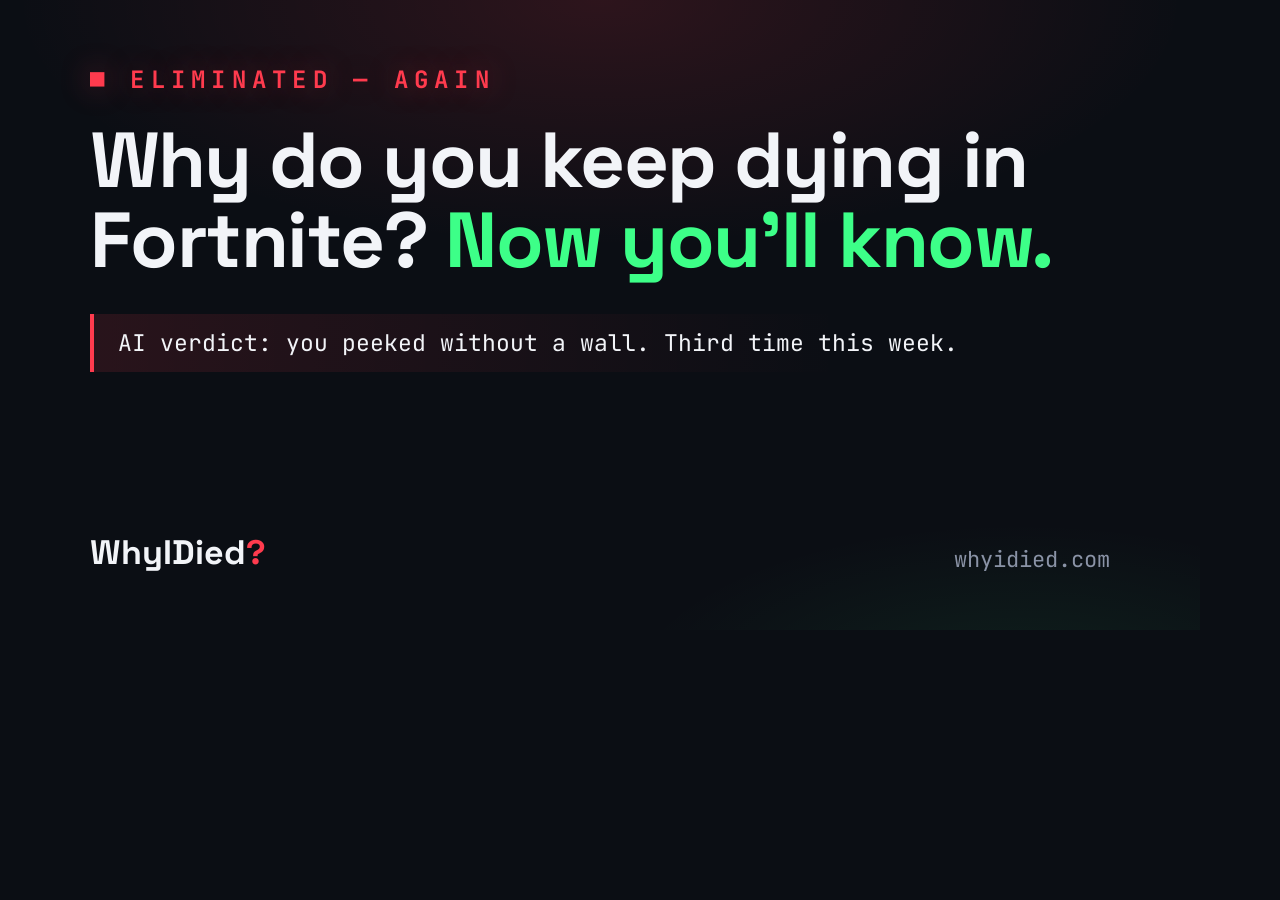
==== og.html @ 8c1e0d06 "WhyIDied landing page: death-screen hero, autopsy demo, weakness tracker, waitlist capture, SEO/GEO " ====
<!DOCTYPE html>
<html lang="en">
<head>
<meta charset="UTF-8">
<title>OG card source — screenshot at 1200×630 to og.png</title>
<link rel="preconnect" href="https://fonts.googleapis.com">
<link rel="preconnect" href="https://fonts.gstatic.com" crossorigin>
<link href="https://fonts.googleapis.com/css2?family=Space+Grotesk:wght@700&family=JetBrains+Mono:wght@400;700&display=swap" rel="stylesheet">
<style>
*{margin:0;padding:0;box-sizing:border-box}
body{width:1200px;height:630px;background:#0B0E14;color:#F2F4F8;overflow:hidden;
  font-family:'Space Grotesk',sans-serif;position:relative}
body::before{content:"";position:absolute;inset:0;
  background:radial-gradient(ellipse 75% 60% at 50% 0%,rgba(255,59,78,.14),transparent 65%),
             radial-gradient(ellipse 55% 45% at 85% 110%,rgba(61,255,136,.08),transparent 60%)}
.card{position:relative;padding:64px 90px;height:100%;display:flex;flex-direction:column;justify-content:flex-start}
.elim{font-family:'JetBrains Mono',monospace;font-weight:700;letter-spacing:.26em;color:#FF3B4E;
  font-size:24px;text-transform:uppercase;margin-bottom:26px;text-shadow:0 0 30px rgba(255,59,78,.4)}
h1{font-weight:700;font-size:78px;line-height:1.02;letter-spacing:-.02em;max-width:20ch}
h1 .g{color:#3DFF88}
.verdict{margin-top:34px;border-left:4px solid #FF3B4E;padding:14px 24px;max-width:1000px;
  background:linear-gradient(90deg,rgba(255,59,78,.12),transparent 75%);border-radius:0 14px 14px 0;
  font-family:'JetBrains Mono',monospace;font-size:23px;color:#F2F4F8}
.brand{position:absolute;bottom:56px;left:90px;font-size:34px;font-weight:700}
.brand .q{color:#FF3B4E}
.url{position:absolute;bottom:56px;right:90px;font-family:'JetBrains Mono',monospace;font-size:22px;color:#8A93A6}
</style>
</head>
<body>
<div class="card">
  <div class="elim">■ Eliminated — again</div>
  <h1>Why do you keep dying in Fortnite? <span class="g">Now you'll know.</span></h1>
  <div class="verdict">AI verdict: you peeked without a wall. Third time this week.</div>
  <div class="brand">WhyIDied<span class="q">?</span></div>
  <div class="url">whyidied.com</div>
</div>
</body>
</html>
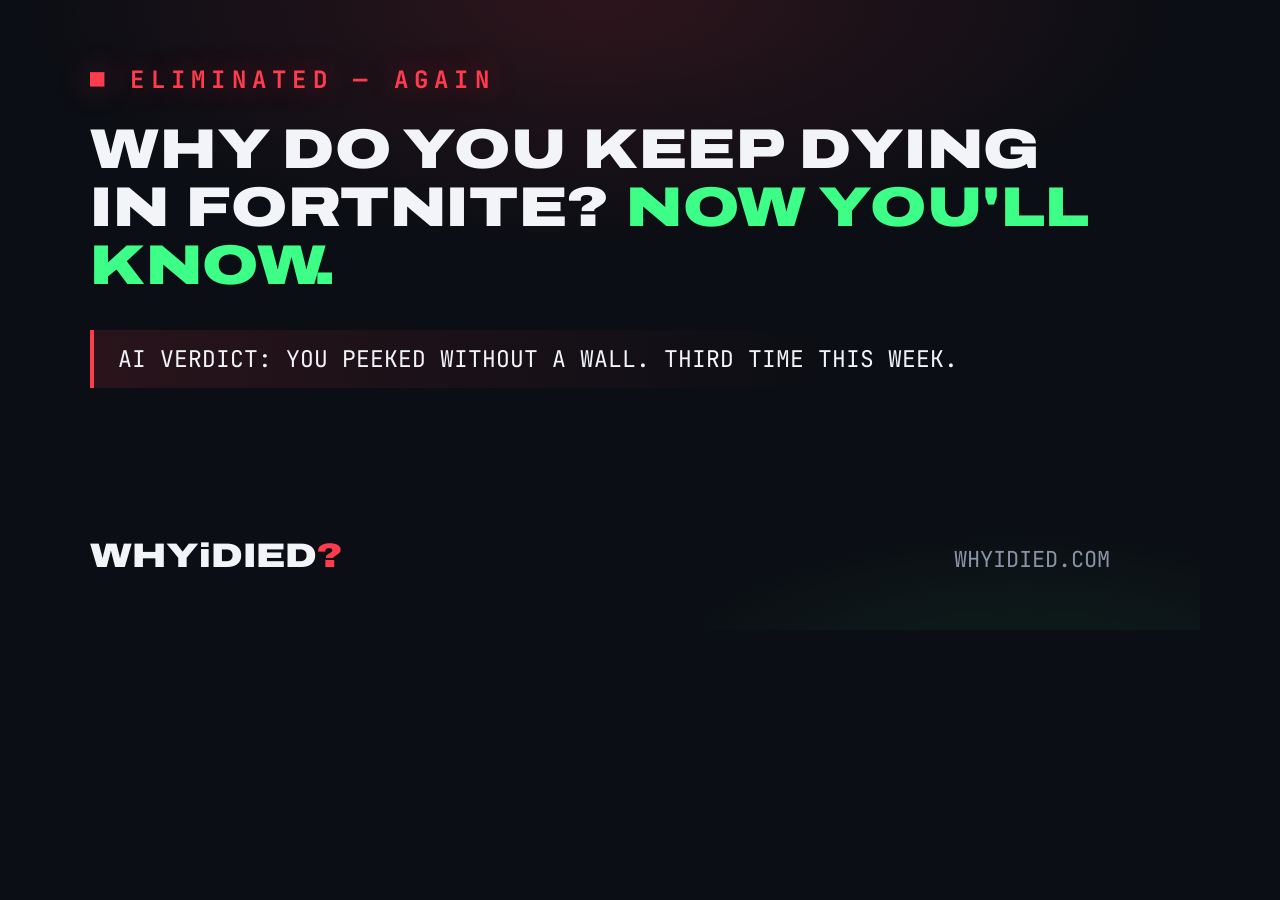
==== commit 8f6a92ca: "Death Report redesign v2: Archivo Expanded via font-stretch, Lenis smooth scroll, scroll-scrubbed au" ====
--- a/og.html
+++ b/og.html
@@ -5,23 +5,23 @@
 <title>OG card source — screenshot at 1200×630 to og.png</title>
 <link rel="preconnect" href="https://fonts.googleapis.com">
 <link rel="preconnect" href="https://fonts.gstatic.com" crossorigin>
-<link href="https://fonts.googleapis.com/css2?family=Space+Grotesk:wght@700&family=JetBrains+Mono:wght@400;700&display=swap" rel="stylesheet">
+<link href="https://fonts.googleapis.com/css2?family=Archivo:wdth,wght@62..125,100..900&family=JetBrains+Mono:wght@400;700&display=swap" rel="stylesheet">
 <style>
 *{margin:0;padding:0;box-sizing:border-box}
 body{width:1200px;height:630px;background:#0B0E14;color:#F2F4F8;overflow:hidden;
-  font-family:'Space Grotesk',sans-serif;position:relative}
+  font-family:'Archivo',sans-serif;font-stretch:125%;text-transform:uppercase;position:relative}
 body::before{content:"";position:absolute;inset:0;
   background:radial-gradient(ellipse 75% 60% at 50% 0%,rgba(255,59,78,.14),transparent 65%),
              radial-gradient(ellipse 55% 45% at 85% 110%,rgba(61,255,136,.08),transparent 60%)}
 .card{position:relative;padding:64px 90px;height:100%;display:flex;flex-direction:column;justify-content:flex-start}
 .elim{font-family:'JetBrains Mono',monospace;font-weight:700;letter-spacing:.26em;color:#FF3B4E;
   font-size:24px;text-transform:uppercase;margin-bottom:26px;text-shadow:0 0 30px rgba(255,59,78,.4)}
-h1{font-weight:700;font-size:78px;line-height:1.02;letter-spacing:-.02em;max-width:20ch}
+h1{font-weight:900;font-size:56px;line-height:1.04;letter-spacing:.01em;max-width:26ch}
 h1 .g{color:#3DFF88}
 .verdict{margin-top:34px;border-left:4px solid #FF3B4E;padding:14px 24px;max-width:1000px;
   background:linear-gradient(90deg,rgba(255,59,78,.12),transparent 75%);border-radius:0 14px 14px 0;
   font-family:'JetBrains Mono',monospace;font-size:23px;color:#F2F4F8}
-.brand{position:absolute;bottom:56px;left:90px;font-size:34px;font-weight:700}
+.brand{position:absolute;bottom:56px;left:90px;font-size:34px;font-weight:900}
 .brand .q{color:#FF3B4E}
 .url{position:absolute;bottom:56px;right:90px;font-family:'JetBrains Mono',monospace;font-size:22px;color:#8A93A6}
 </style>
@@ -31,7 +31,7 @@
   <div class="elim">■ Eliminated — again</div>
   <h1>Why do you keep dying in Fortnite? <span class="g">Now you'll know.</span></h1>
   <div class="verdict">AI verdict: you peeked without a wall. Third time this week.</div>
-  <div class="brand">WhyIDied<span class="q">?</span></div>
+  <div class="brand">WHY<i style="font-style:normal;text-transform:none">i</i>DIED<span class="q">?</span></div>
   <div class="url">whyidied.com</div>
 </div>
 </body>
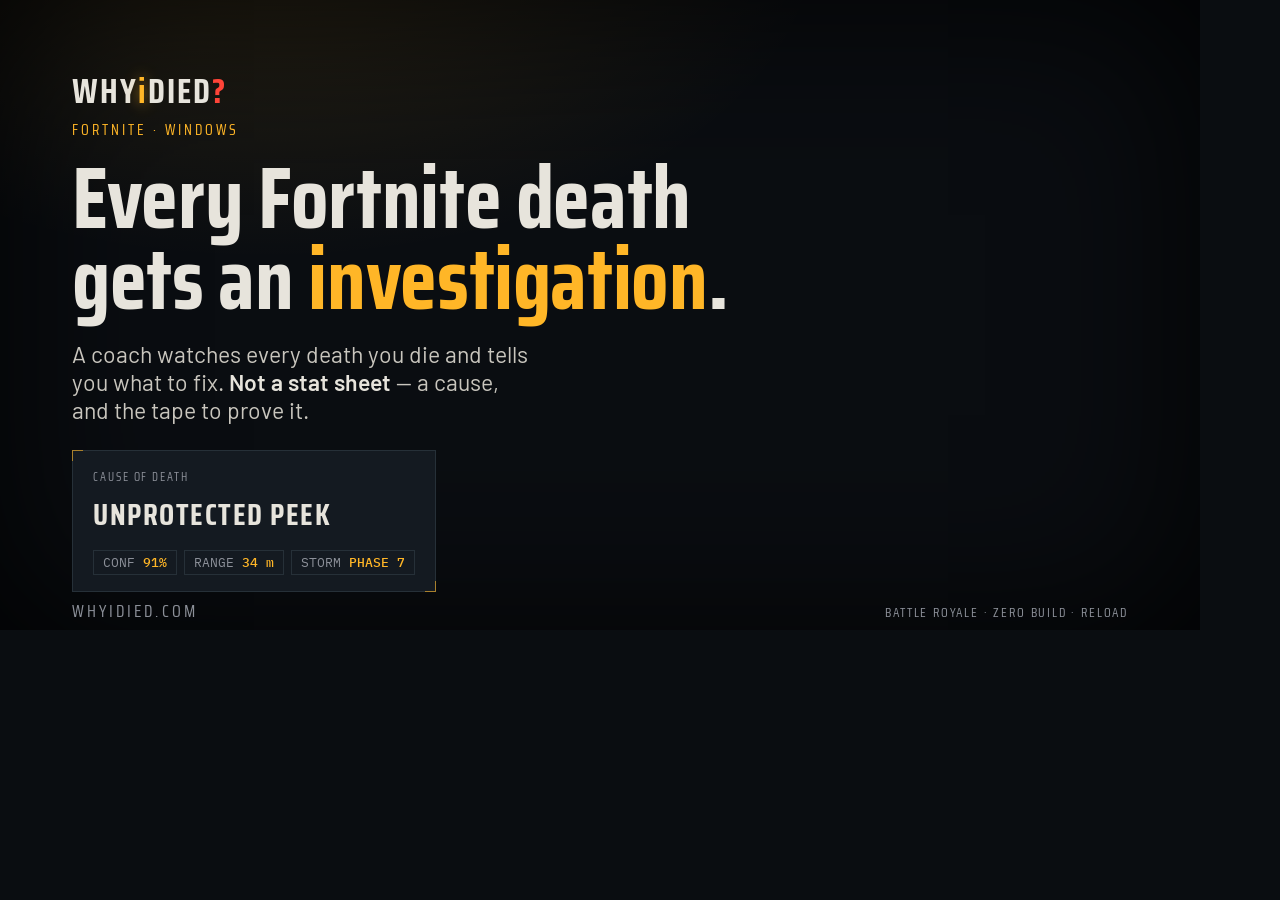
==== commit 65762399: "Wrap up the landing page: mobile, the guides, og.png, and the weight Four gaps closed, in order of h" ====
--- a/og.html
+++ b/og.html
@@ -2,37 +2,96 @@
 <html lang="en">
 <head>
 <meta charset="UTF-8">
-<title>OG card source — screenshot at 1200×630 to og.png</title>
+<title>og image source</title>
+<!-- Renders the 1200x630 social card. Open at exactly that viewport and
+     screenshot; the result is committed as og.png. Kept as HTML rather than an
+     exported image so the card can be regenerated when the brand moves — the
+     previous og.png was four design revisions stale and every share showed the
+     old identity. -->
 <link rel="preconnect" href="https://fonts.googleapis.com">
 <link rel="preconnect" href="https://fonts.gstatic.com" crossorigin>
-<link href="https://fonts.googleapis.com/css2?family=Archivo:wdth,wght@62..125,100..900&family=JetBrains+Mono:wght@400;700&display=swap" rel="stylesheet">
+<link href="https://fonts.googleapis.com/css2?family=Saira+Condensed:wght@600;700&family=Barlow:wght@400;500;600&family=IBM+Plex+Mono:wght@400;500&display=swap" rel="stylesheet">
 <style>
+:root{
+  --bg:#0A0D11; --panel:#141A21; --bezel:#263038;
+  --ink:#E7E4DC; --dim:#8C9099; --amber:#FFB627; --fault:#FF4438;
+  --f-display:"Saira Condensed",sans-serif;
+  --f-ui:"Barlow",sans-serif;
+  --f-mono:"IBM Plex Mono",monospace;
+}
 *{margin:0;padding:0;box-sizing:border-box}
-body{width:1200px;height:630px;background:#0B0E14;color:#F2F4F8;overflow:hidden;
-  font-family:'Archivo',sans-serif;font-stretch:125%;text-transform:uppercase;position:relative}
-body::before{content:"";position:absolute;inset:0;
-  background:radial-gradient(ellipse 75% 60% at 50% 0%,rgba(255,59,78,.14),transparent 65%),
-             radial-gradient(ellipse 55% 45% at 85% 110%,rgba(61,255,136,.08),transparent 60%)}
-.card{position:relative;padding:64px 90px;height:100%;display:flex;flex-direction:column;justify-content:flex-start}
-.elim{font-family:'JetBrains Mono',monospace;font-weight:700;letter-spacing:.26em;color:#FF3B4E;
-  font-size:24px;text-transform:uppercase;margin-bottom:26px;text-shadow:0 0 30px rgba(255,59,78,.4)}
-h1{font-weight:900;font-size:56px;line-height:1.04;letter-spacing:.01em;max-width:26ch}
-h1 .g{color:#3DFF88}
-.verdict{margin-top:34px;border-left:4px solid #FF3B4E;padding:14px 24px;max-width:1000px;
-  background:linear-gradient(90deg,rgba(255,59,78,.12),transparent 75%);border-radius:0 14px 14px 0;
-  font-family:'JetBrains Mono',monospace;font-size:23px;color:#F2F4F8}
-.brand{position:absolute;bottom:56px;left:90px;font-size:34px;font-weight:900}
-.brand .q{color:#FF3B4E}
-.url{position:absolute;bottom:56px;right:90px;font-family:'JetBrains Mono',monospace;font-size:22px;color:#8A93A6}
+body{width:1200px; height:630px; overflow:hidden; background:var(--bg); color:var(--ink); font-family:var(--f-ui)}
+.card{
+  position:relative; width:1200px; height:630px; padding:64px 72px;
+  display:flex; flex-direction:column; justify-content:space-between;
+}
+/* One composite ground: the amber pool and an edge vignette, same as the site. */
+.card::before{
+  content:""; position:absolute; inset:0;
+  background:radial-gradient(900px 520px at 22% -10%, rgba(255,182,39,.13), transparent 62%);
+}
+.card::after{
+  content:""; position:absolute; inset:0;
+  box-shadow:inset 0 0 180px rgba(0,0,0,.9);
+}
+.top,.mid,.bot{position:relative; z-index:1}
+.mark{font-family:var(--f-display); font-weight:700; font-size:34px; letter-spacing:.06em; white-space:nowrap}
+.mark i{font-style:normal; color:var(--amber); text-shadow:0 0 14px rgba(255,182,39,.8)}
+.mark b{color:var(--fault)}
+.eyebrow{
+  font-family:var(--f-display); text-transform:uppercase; letter-spacing:.2em;
+  font-size:15px; color:var(--amber); margin-bottom:16px;
+}
+h1{
+  font-family:var(--f-display); font-weight:700; font-size:86px; line-height:.94;
+  letter-spacing:-.004em; max-width:17ch;
+}
+h1 em{font-style:normal; color:var(--amber)}
+.sub{margin-top:20px; font-size:23px; color:#C9C6BE; max-width:36ch}
+.sub b{color:var(--ink); font-weight:600}
+/* The readout, in the instrument register — square housing, hairline bezel,
+   corner ticks. No rounded cards. */
+.readout{
+  position:relative; display:inline-block; margin-top:26px;
+  border:1px solid var(--bezel); background:var(--panel); padding:16px 20px;
+}
+.readout::before,.readout::after{content:""; position:absolute; width:10px; height:10px; border:1px solid var(--amber); opacity:.6}
+.readout::before{top:-1px; left:-1px; border-right:0; border-bottom:0}
+.readout::after{bottom:-1px; right:-1px; border-left:0; border-top:0}
+.rlabel{font-family:var(--f-display); text-transform:uppercase; letter-spacing:.16em; font-size:12px; color:var(--dim)}
+.rcause{font-family:var(--f-display); text-transform:uppercase; letter-spacing:.05em; font-weight:700; font-size:30px; margin-top:5px}
+.chips{display:flex; gap:7px; margin-top:12px}
+.chip{font-family:var(--f-mono); font-size:13px; color:var(--dim); border:1px solid var(--bezel); padding:3px 9px}
+.chip b{color:var(--amber); font-weight:500}
+.bot{display:flex; align-items:baseline; justify-content:space-between; padding-top:6px}
+.dom{font-family:var(--f-display); text-transform:uppercase; letter-spacing:.18em; font-size:17px; color:var(--dim)}
+.plat{font-family:var(--f-display); text-transform:uppercase; letter-spacing:.14em; font-size:13px; color:var(--dim)}
 </style>
 </head>
 <body>
 <div class="card">
-  <div class="elim">■ Eliminated — again</div>
-  <h1>Why do you keep dying in Fortnite? <span class="g">Now you'll know.</span></h1>
-  <div class="verdict">AI verdict: you peeked without a wall. Third time this week.</div>
-  <div class="brand">WHY<i style="font-style:normal;text-transform:none">i</i>DIED<span class="q">?</span></div>
-  <div class="url">whyidied.com</div>
+  <div class="top"><span class="mark">WHY<i>i</i>DIED<b>?</b></span></div>
+
+  <div class="mid">
+    <div class="eyebrow">Fortnite · Windows</div>
+    <h1>Every Fortnite death gets an <em>investigation</em>.</h1>
+    <p class="sub">A coach watches every death you die and tells you what to fix.
+      <b>Not a stat sheet</b> — a cause, and the tape to prove it.</p>
+    <div class="readout">
+      <div class="rlabel">Cause of death</div>
+      <div class="rcause">Unprotected peek</div>
+      <div class="chips">
+        <span class="chip">CONF <b>91%</b></span>
+        <span class="chip">RANGE <b>34 m</b></span>
+        <span class="chip">STORM <b>PHASE 7</b></span>
+      </div>
+    </div>
+  </div>
+
+  <div class="bot">
+    <span class="dom">whyidied.com</span>
+    <span class="plat">Battle Royale · Zero Build · Reload</span>
+  </div>
 </div>
 </body>
 </html>
